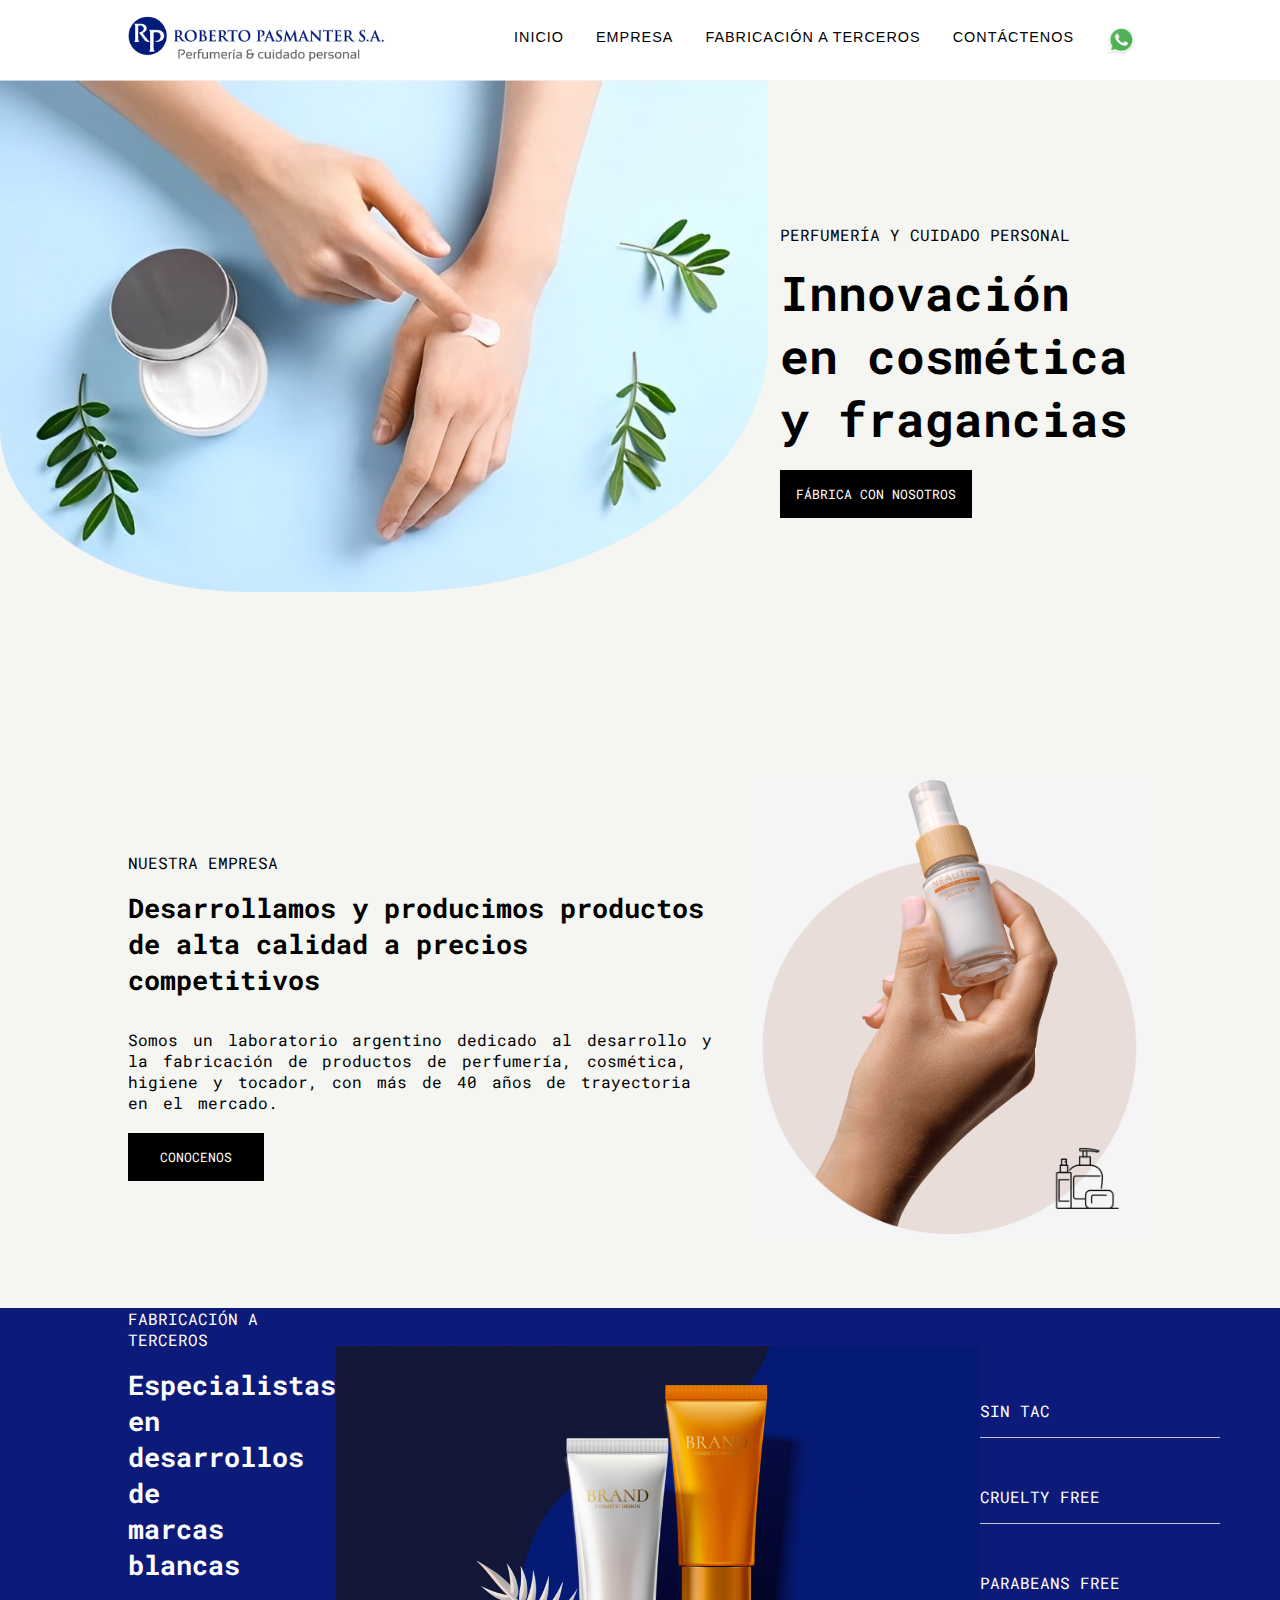
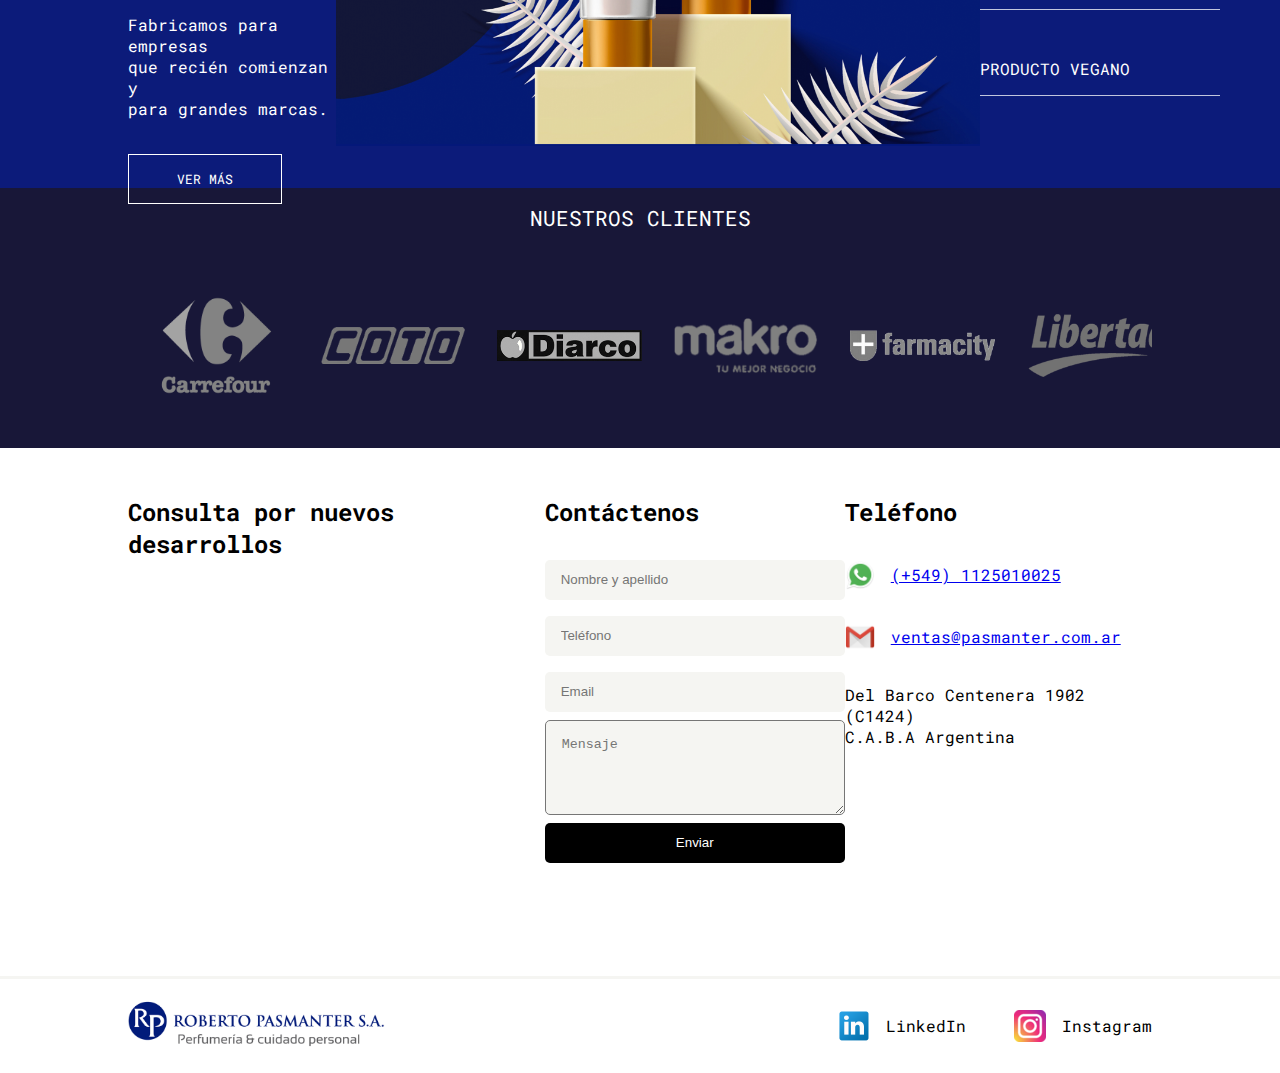
==== src/index.html @ 7ecda005 "fix phone" ====
<!DOCTYPE html>
<html lang="es">

<head>
  <meta charset="UTF-8">
  <meta http-equiv="X-UA-Compatible" content="IE=edge">
  <meta name="viewport" content="width=device-width, initial-scale=1.0">
  <title>Pasmanter</title>
  <link rel="stylesheet" href="./css/index.module.css">
  <script type="text/javascript" src="https://cdn.jsdelivr.net/npm/@emailjs/browser@3/dist/email.min.js"></script>

  <script type="text/javascript">
    emailjs.init('gu8mf_ijskC-HjVdW')
  </script>
</head>

<body>
  <div>
    <nav class='nav'>
      <div class='nav__container'>
        <a href="index.html">
          <img src="img/logo.png" alt="logo" height="50px" width="auto">
        </a>

        <input type="checkbox" id="menu" class='nav__input' />
        <label for="menu" id="menu" class='nav__label'>
          <img src='img/menu.svg' alt="icon" class='nav__img' />
        </label>

        <div class='nav__menu'>
          <a href="index.html" class='nav__item'>INICIO</a>
          <a href="about.html" class='nav__item'>EMPRESA</a>
          <a href="manufacturing.html" class='nav__item'>FABRICACIÓN A TERCEROS</a>
          <a href="#contact" class='nav__item'>CONTÁCTENOS</a>
          <a href="https://api.whatsapp.com/send?phone=5491125010025" class='nav__item_img' target="_blank"><img src="img/Whatsapp.png" alt="telefono" class="phone"></a>
        </div>
      </div>
    </nav>

    <section class="main">
      <div class="mian__container">
        <section class="perfumery">
          <div class="perfumery__img">
            <img src="./img/mano-crema.jpg" alt="imagen" class="img__hero">
          </div>

          <div class="perfumery__text">
            <p>PERFUMERÍA Y CUIDADO PERSONAL</p>
            <h2>Innovación <br> en cosmética <br> y fragancias</h2>
            <a href="manufacturing.html">FÁBRICA CON NOSOTROS</a>
          </div>
        </section>
        <section class="company">
          <div class="company__text">
            <p>NUESTRA EMPRESA</p>
            <h2>Desarrollamos y producimos productos de alta calidad a precios competitivos</h2>
            <p class="info">Somos un laboratorio argentino dedicado al desarrollo y la fabricación de productos de perfumería, cosmética, higiene y
            tocador, con más de 40 años de trayectoria en el mercado.</p>
            <a href="about.html">CONOCENOS</a>
          </div>
          <div class="perfumery__img">
            <img src="./img/mano.png" width="400" height="auto" alt="imagen">
          </div>

        </section>
      </div>
    </section>

    <section class="manufacturing">
      <div class="manufacturing__container">
        <div>
          <p>FABRICACIÓN A TERCEROS</p>
          <h2>Especialistas <br> en desarrollos de <br> marcas blancas</h2>
          <p class="info">Fabricamos para empresas <br> que recién comienzan y <br> para grandes marcas.</p>
          <a href="manufacturing.html">VER MÁS</a>
        </div>

        <div class="manufacturing__img">
          <img src="./img/marca propia.png" alt="imagen">
        </div>

        <ul class="manufacturing__list">
          <li>SIN TAC</li>
          <li>CRUELTY FREE</li>
          <li>PARABEANS FREE</li>
          <li>PRODUCTO VEGANO</li>
        </ul>
      </div>
    </section>

    <section class="carousel">
      <p>NUESTROS CLIENTES</p>
      <div class="slider">
        <div class="slide-track">
          <div class="slide">
            <img src="img/carrefour.png" alt="Imagen 1">
          </div>
          <div class="slide">
            <img src="img/coto.png" alt="Imagen 2">
          </div>
          <div class="slide">
            <img src="img/diarco.png" alt="Imagen 3">
          </div>
          <div class="slide">
            <img src="img/makro.png" alt="Imagen 4">
          </div>
          <div class="slide">
            <img src="img/farmacity.png" alt="Imagen 5">
          </div>
          <div class="slide">
            <img src="img/logo-libertad.png" alt="Imagen 6">
          </div>
          <div class="slide maxi">
            <img src="img/logo-maxiconsumo.png" alt="Imagen 7">
          </div>
          <div class="slide">
            <img src="img/logo-medamax.png" alt="Imagen 8">
          </div>
          <div class="slide">
            <img src="img/logo-vital.png" alt="Imagen 9">
          </div>
          <div class="slide">
            <img src="img/tornado.png" alt="Imagen 10">
          </div>
          <div class="slide">
            <img src="img/walmart.png" alt="Imagen 11">
          </div>
          <div class="slide">
            <img src="img/yaguar.png" alt="Imagen 12">
          </div>
          <div class="slide">
            <img src="img/Dia-Logo.png" alt="Imagen 13">
          </div>
          <div class="slide">
            <img src="img/trb.png" alt="Imagen 14">
          </div>
          <div class="slide">
            <img src="img/carrefour.png" alt="Imagen 1">
          </div>
          <div class="slide">
            <img src="img/coto.png" alt="Imagen 2">
          </div>
          <div class="slide">
            <img src="img/diarco.png" alt="Imagen 3">
          </div>
          <div class="slide">
            <img src="img/makro.png" alt="Imagen 4">
          </div>
          <div class="slide">
            <img src="img/farmacity.png" alt="Imagen 5">
          </div>
          <div class="slide">
            <img src="img/logo-libertad.png" alt="Imagen 6">
          </div>
          <div class="slide maxi">
            <img src="img/logo-maxiconsumo.png" alt="Imagen 7">
          </div>
          <div class="slide">
            <img src="img/logo-medamax.jpg" alt="Imagen 8">
          </div>
          <div class="slide">
            <img src="img/logo-vital.png" alt="Imagen 9">
          </div>
          <div class="slide">
            <img src="img/tornado.png" alt="Imagen 10">
          </div>
          <div class="slide">
            <img src="img/walmart.png" alt="Imagen 11">
          </div>
          <div class="slide">
            <img src="img/yaguar.png" alt="Imagen 12">
          </div>
          <div class="slide">
            <img src="img/Dia-Logo.png" alt="Imagen 13">
          </div>
          <div class="slide">
            <img src="img/trb.png" alt="Imagen 14">
          </div>
        </div>
      </div>
    </section>

    <section class="contact" id="contact">
      <div class="contact__container">
        <div class="contact__img">
          <h2>Consulta por nuevos desarrollos</h2>
          <iframe
            src="https://www.google.com/maps/embed?pb=!1m18!1m12!1m3!1d3282.5521731321855!2d-58.43480302447887!3d-34.640755572941075!2m3!1f0!2f0!3f0!3m2!1i1024!2i768!4f13.1!3m3!1m2!1s0x95bccbb08d06b275%3A0xfef34f28b0fa949e!2sDel%20Barco%20Centenera%201902%2C%20C1424%20CABA!5e0!3m2!1ses!2sar!4v1683913332725!5m2!1ses!2sar"
            width="400em" height="300em" style="border:0;" allowfullscreen="" loading="lazy"
            referrerpolicy="no-referrer-when-downgrade">
          </iframe>
        </div>

        <div class="form">

          <h2>Contáctenos</h2>
          <form id="form" class="form__container">
            <input placeholder="Nombre y apellido" type="text" name="from_name" id="from_name">

            <input placeholder="Teléfono" type="text" name="phone" id="phone">

            <input placeholder="Email" type="text" name="email_id" id="email_id">

            <textarea placeholder="Mensaje" type="text" name="message" id="message"></textarea>

            <input type="submit" id="button" value="Enviar">
          </form>
        </div>
        <div>
          <h2>Teléfono</h2>
          <div class="info">
            <img src="img/Whatsapp.png" alt="telefono" class="phone">
            <a href="https://api.whatsapp.com/send?phone=5491125010025" target="_blank">(+549) 1125010025</a>
          </div>
          <div class="info">
            <img src="img/Gmail.png" alt="mail" class="mail">

            <a href="mailto:ventas@pasmanter.com.ar">ventas@pasmanter.com.ar</a>
          </div>
          <div class="info__text">
            <p>Del Barco Centenera 1902 (C1424)</p>
            <p>C.A.B.A Argentina</p>
          </div>
        </div>
      </div>
    </section>

    <footer class="footer">
      <div class="footer__container">
        <a href="index.html">
          <img class="logo_desktop" src="img/logo.png" alt="logo" height="50px" width="auto">
          <img class="logo_mobile" src="img/logo-mobile.png" alt="logo" height="50px" width="auto">
        </a>

        <div>
          <a href="https://www.linkedin.com/company/roberto-pasmanter/?viewAsMember=true" target="_blank"><img src="img/linkedin.png" alt=""> LinkedIn</a>
          <a href="https://www.instagram.com/dermogreen/" target="_blank"><img src="img/instagram.png" alt=""> Instagram</a>
        </div>
      </div>
    </footer>
  </div>
</body>

</html>
---- src/css/index.module.css ----
@import url('https://fonts.googleapis.com/css2?family=Amiri&family=Noto+Serif+Tamil:wght@500&family=Roboto+Mono:wght@400;500&display=swap');

* {
  margin: 0;
  padding: 0;
  box-sizing: border-box;
  scroll-behavior: smooth;
}

body {
  font-family: 'Roboto Mono', monospace;
  background-color: #F5F5F2;
}

.nav {
  font-family: Arial, Helvetica, sans-serif;
  height: 80px;
  background-color: #FFF;
  color: black;
  position: sticky;
  top: 0;
  z-index: 10;
}

.nav__container {
  display: flex;
  height: 100%;
  width: 80%;
  margin: 0 auto;
  justify-content: space-between;
  align-items: center;
  line-height: 100%;
}

.nav__label,
.nav__input {
  display: none;
}

.nav__menu {
  display: grid;
  grid-auto-flow: column;
  gap: 2em;
}

.nav__item {
  color: black;
  font-size: .9rem;
  padding: 1rem 0;
  letter-spacing: 1px;
  text-decoration: none;
  --clippy: polygon(0 0, 0 0, 0 100%, 0% 100%);
}

.nav__item:hover {
  --clippy: polygon(0 0, 100% 0, 100% 100%, 0 100%);
}

.nav__item::after {
  content: "";
  display: block;
  background-color: #000000;
  width: 90%;
  margin-top: 3px;
  height: 3px;
  clip-path: var(--clippy);
  transition: clip-path .3s;
}

.nav__item_img {
  display: flex;
  align-items: center;
}
.nav__item_img>img:hover {
  box-shadow: inset 0 0 2px 5px #00C46D;
  border-radius: 50%;
}

.main {
  display: flex;
  justify-content: flex-end;
  align-items: center;
  height: 100%;
  width: 80%;
  margin: 0 auto;
}

.mian__container {
  width: 100%;
}

.perfumery {
  display: flex;
  justify-content: space-between;
  align-items: center;
  padding: 4rem 0;
}

.perfumery__img>.img__hero {
  width: 60%;
  position: absolute;
  top: 80px;
  left: 0px;
  border-radius: 0% 0% 49% 32%;
}

.perfumery__text {
  text-align: start;
  padding-left: 8rem;
  width: 500px;
  padding-top: 5rem;
}

.perfumery__text>p {
  margin-bottom: 1rem;
}
.perfumery__text>h2 {
  margin-bottom: 2rem;
  font-size: 3em;
}
.perfumery__text>a {
  background: #000;
  text-decoration: none;
  color: #fff;
  padding: 1rem;
  font-size: .8em;
}

.company {
  display: flex;
  justify-content: space-between;
  align-items: center;
  padding-bottom: 4rem;
  margin-top: 13rem;
}

.company__text {
  padding-right: 2rem;
  max-width: 660px;
}
.company__text>p {
  margin-bottom: 1rem;
}

.company__text .info {
  word-spacing: .3rem;
  padding-bottom: 1rem;
}

.company__text>h2 {
  margin-bottom: 2rem;
  font-size: 1.7rem;
}

.company__text>a {
  background: #000;
  text-decoration: none;
  color: #fff;
  padding: 1rem 2rem;
  font-size: .8rem;
}

.manufacturing {
  width: 100%;
  background: #0C1B7A;
  color: white;
}

.manufacturing__container {
  display: flex;
  justify-content: space-between;
  align-items: center;
  height: 100%;
  width: 80%;
  margin: 0 auto;
}

.manufacturing__container>div>p {
  margin-bottom: 1rem;
}

.manufacturing__container>div>h2 {
  margin-bottom: 2rem;
  font-size: 1.7rem;
}

.manufacturing__container .info {
  padding-bottom: 2rem;
}

.manufacturing__container>div>a {
  text-decoration: none;
  color: #fff;
  padding: 1rem 3rem;
  font-size: .8rem;
  border: 1px solid white;
}

.manufacturing__img>img {
  height: 400px;
}

.manufacturing__list>li {
  list-style: none;
  border-bottom: 1px solid #ffffffbf;
  margin: 3rem 0;
  padding-bottom: 1rem;
  width: 15rem;
}

.carousel {
  background-color: #181738;
}
.carousel>p {
  text-align: center;
  padding: 1rem;
  color: #FFF;
  font-size: 1.3rem;
}


.slider {
  width: 80%;
  height: auto;
  margin: auto;
  overflow: hidden;
}

.slider .slide-track {
  display: flex;
  height: 200px;
  align-items: center;
  animation: scroll 30s linear infinite;
  -webkit-animation: scroll 30s linear infinite;
  width: calc(200px * 24);
}

.slider .slide {
  width: 200px;
  margin: 0 1rem;
}

.slider .slide img {
  width: 100%;
}

.slide.maxi {
  width: 100px;
}

@keyframes scroll {
  0% {
    -webkit-transform: translateX(0);
    transform: translateX(0);
  }

  100% {
    -webkit-transform: translateX(calc(-200px * 12));
    transform: translateX(calc(-200px * 12));
  }
}

.contact {
  width: 100%;
  background-color: white;
}

.contact__container {
  display: flex;
  justify-content: space-between;
  margin: 0 auto;
  padding: 3rem 0 5rem 0;
  width: 80%;
  background-color: #fff;
}

.contact__img>h2 {
  margin-bottom: 2rem;
}

.contact__img>iframe {
  border-radius: 20px;
}

.form>h2 {
  margin-bottom: 1.5rem;
}

.form__container {
  display: flex;
  flex-direction: column;
}

.form__container input {
  height: 40px;
  width: 300px;
  border-radius: 5px;
  padding: 1rem;
  margin: .5rem 0;
  outline: none;
  border: none;
  background-color: #F5F5F2;
}

.form__container input:last-child {
  line-height: 0px;
  background-color: black;
  color: white;
  cursor: pointer;
  margin-bottom: 2rem;
}

.form__container textarea {
  height: 95px;
  width: 300px;
  border-radius: 5px;
  text-align: start;
  padding-left: 1rem;
  padding-top: 1rem;
  background-color: #F5F5F2;
}

.info {
  display: flex;
  align-items: center;
  margin: 2rem 0;
}

.info__text {
  display: flex;
  flex-direction: column;
}

.phone {
  width: 30px;
  margin-right: 1rem;
}

.mail {
  width: 30px;
  margin-right: 1rem;
}

.footer {
  width: 100%;
  background-color: white;
  border-top: 3px solid #F5F5F2;
}

.footer__container {
  display: flex;
  justify-content: space-between;
  align-items: center;
  width: 80%;
  margin: 0 auto;
  padding: 20px 0px;
  background-color: white;
}

.footer__container>div {
  display: flex;
}

.footer__container>div>a {
  text-decoration: none;
  color: #000;
  margin-left: 3rem;
  display: flex;
  align-items: center;
}

.footer__container>div>a img {
  margin-right: 1rem;
}

.logo_mobile {
  display: none;
}

@media (max-width: 768px) {
  .nav__label {
    display: block;
    cursor: pointer;
  }

  .nav__menu {
    z-index: 100;
    display: flex;
    flex-direction: column;
    align-items: center;
    position: fixed;
    gap: .5em;
    top: 80px;
    bottom: 0;
    width: 50%;
    right: -100%;
    background-color: rgb(38, 70, 138);
    transition: right 0.8s ease-in-out;
  }

  .nav__input:checked~.nav__menu {
    right: 0;
  }

  .nav__menu a {
    color: white;
    padding: 1rem;
    text-align: start;
    width: 100%;
    transition: background-color .3s;
  }

  .perfumery__img>.img__hero {
    width: 100%;
  }

  .perfumery__text {
    padding-left: 0rem;
    width: 500px;
    padding-top: 32rem;
  }

  .company {
    display: flex;
    flex-direction: column;
    margin-top: 3rem;
  }

  .perfumery__img {
    padding-top: 3rem;
  }

  .manufacturing__container {
    flex-direction: column;
  }

  .manufacturing__container>div {
    min-width: 0;
    padding-top: 3rem;
  }

  .manufacturing__list {
    width: 100%;
  }

  .manufacturing__list>li {
    width: 100%;
  }

  .contact__container {
    flex-direction: column;
  }

  .contact__img>h2 {
    font-size: 1.5rem;
  }

  .contact__img>iframe {
    width: 100%;
    height: 400px;
    margin-bottom: 2rem;
  }

  .form__container input {
    height: 3rem;
    width: auto;
  }

  .form__container textarea {
    height: 150px;
    width: auto;
  }

}

@media (max-width: 476px) { /*=================================*/
  .nav__menu {
    width: 70%;
  }

  .perfumery,
  .company{
    display: flex;
    flex-direction: column;
  }

 .perfumery__img>.img__hero {
   width: 100%;
   position: absolute;
   top: 80px;
   left: 0px;
   border-radius: 0% 0% 49% 32%;
 }

  .perfumery__text {
    text-align: start;
    padding-left: 0px;
    width: 100%;
    padding-top: 16rem;
  }

  .perfumery__text>h2 {
    font-size: 2em;
  }

  .company {
    margin-top: 2rem;
    flex-direction: column-reverse;
  }

  .company__text {
    margin-bottom: 2rem;
    justify-content: center;
    padding: 0;
  }
  .company__text>h2 {
    font-size: 1.5rem;
  }

  .perfumery__img>img {
    width: 100%;
    margin-bottom: 2rem;
  }

  .manufacturing {
    height: 100%;
  }

  .manufacturing__container {
    flex-direction: column;
    align-items: start;
  }

  .manufacturing__container>div {
    min-width: 200px;
    padding-top: 3rem;
  }

  .manufacturing__container>div>h2 {
    font-size: 1.5rem;
  }

  .manufacturing__container>div>a {
    margin-bottom: 2rem;
  }

  .manufacturing__img>img {
    width: 100%;
    height: 100%;
  }

  .manufacturing__list{
    width: 100%;
  }
  .manufacturing__list>li{
    width: 100%;
  }

  .slider{
    width: 100%;
  }

  .contact__container {
    flex-direction: column;
  }

  .contact__img>h2 {
    font-size: 1.5rem;
  }

  .contact__img>iframe {
    width: 100%;
    height: 300px;
    margin-bottom: 2rem;
  }

  .footer__container {
    align-items: center;
  }
  .footer__container>div {
    margin-bottom: 0rem;
  }

  .footer__container>div>a {
    margin-left: 0px;
  }
  .footer__container>div>a:first-child {
    margin-right: 1rem;
    margin-left: 0px;
  }

  .logo_desktop {
    display: none;
  }

  .logo_mobile {
    display: block;
  }

}

@media (max-width: 376px) {
  .info__text {
    font-size: .8rem;
  }

  .footer__container>div>a:first-child {
      margin-right: .3rem;
    }
  .footer__container>div>a img {
    margin-right: 0.1rem;
  }
}
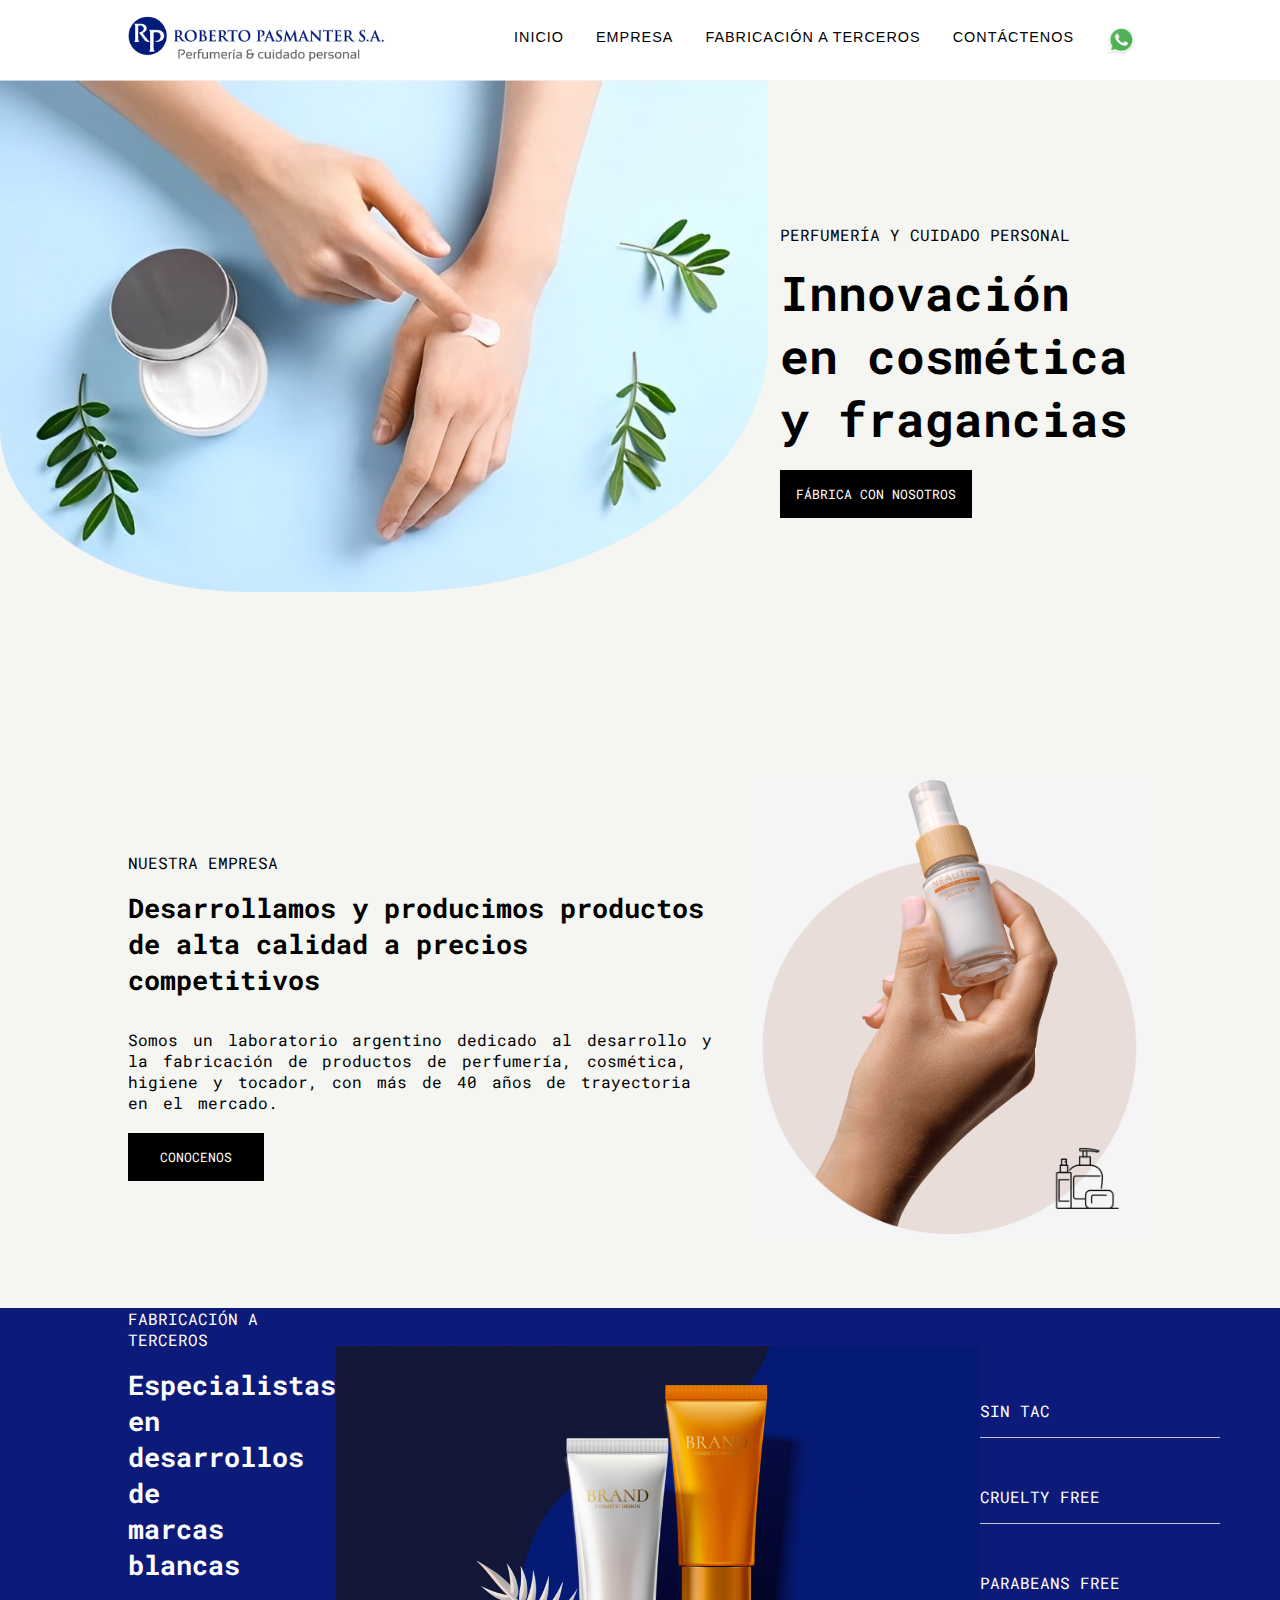
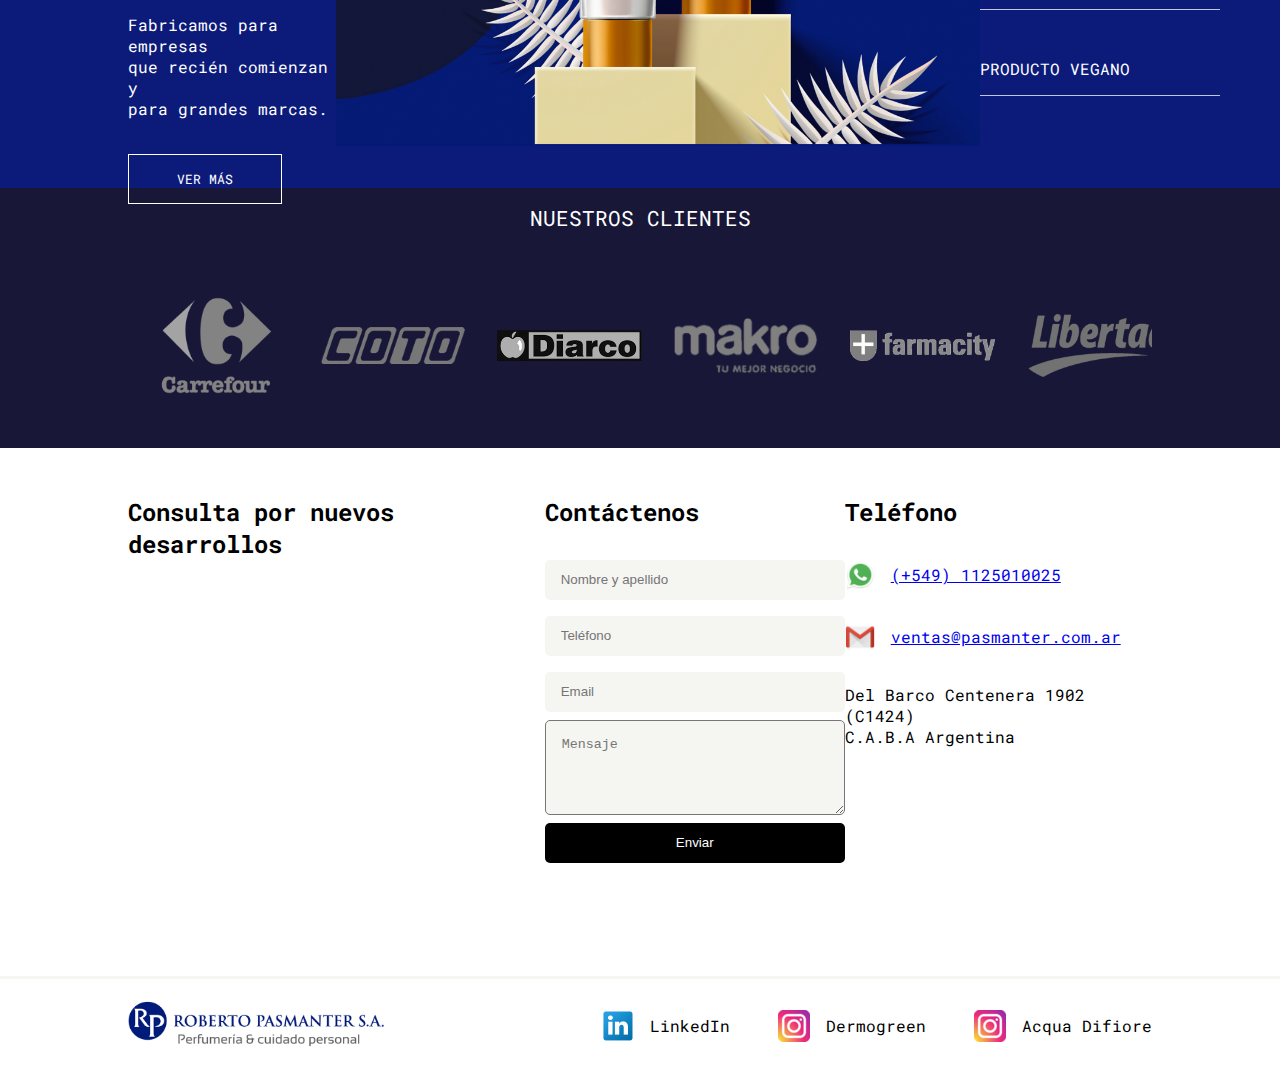
==== commit f3c305fc: "many modifications" ====
--- a/src/index.html
+++ b/src/index.html
@@ -19,7 +19,8 @@
     <nav class='nav'>
       <div class='nav__container'>
         <a href="index.html">
-          <img src="img/logo.png" alt="logo" height="50px" width="auto">
+          <img class="logo_desktop" src="img/logo.png" alt="logo" height="50px" width="auto">
+          <img class="logo_mobile" src="img/logo-mobile.png" alt="logo" height="50px" width="auto">
         </a>
 
         <input type="checkbox" id="menu" class='nav__input' />
@@ -180,7 +181,7 @@
       </div>
     </section>
 
-    <section class="contact" id="contact">
+    <section class="contact">
       <div class="contact__container">
         <div class="contact__img">
           <h2>Consulta por nuevos desarrollos</h2>
@@ -191,6 +192,8 @@
           </iframe>
         </div>
 
+        <br id="contact">
+
         <div class="form">
 
           <h2>Contáctenos</h2>
@@ -234,7 +237,9 @@
 
         <div>
           <a href="https://www.linkedin.com/company/roberto-pasmanter/?viewAsMember=true" target="_blank"><img src="img/linkedin.png" alt=""> LinkedIn</a>
-          <a href="https://www.instagram.com/dermogreen/" target="_blank"><img src="img/instagram.png" alt=""> Instagram</a>
+          <a href="https://www.instagram.com/dermogreen/" target="_blank"><img src="img/instagram.png" alt=""> Dermogreen</a>
+          <a href="https://www.instagram.com/acqua.difiore/" target="_blank"><img src="img/instagram.png" alt=""> Acqua
+            Difiore</a>
         </div>
       </div>
     </footer>
--- a/src/css/index.module.css
+++ b/src/css/index.module.css
@@ -577,16 +577,14 @@
   .footer__container {
     align-items: center;
   }
+
   .footer__container>div {
-    margin-bottom: 0rem;
+    flex-direction: column;
+    margin-right: 0rem;
   }
 
   .footer__container>div>a {
-    margin-left: 0px;
-  }
-  .footer__container>div>a:first-child {
-    margin-right: 1rem;
-    margin-left: 0px;
+    margin: .5rem 0;
   }
 
   .logo_desktop {
@@ -599,7 +597,7 @@
 
 }
 
-@media (max-width: 376px) {
+@media (max-width: 410px) {
   .info__text {
     font-size: .8rem;
   }
@@ -608,6 +606,18 @@
       margin-right: .3rem;
     }
   .footer__container>div>a img {
+    margin-right: 0.3rem;
+    height: 20px;
+  }
+}
+
+@media (min-width: 319px) and (max-width: 375px) {
+  .footer__container>div>a:first-child {
+    margin-right: .3rem;
+  }
+
+  .footer__container>div>a img {
     margin-right: 0.1rem;
+    height: 18px;
   }
 }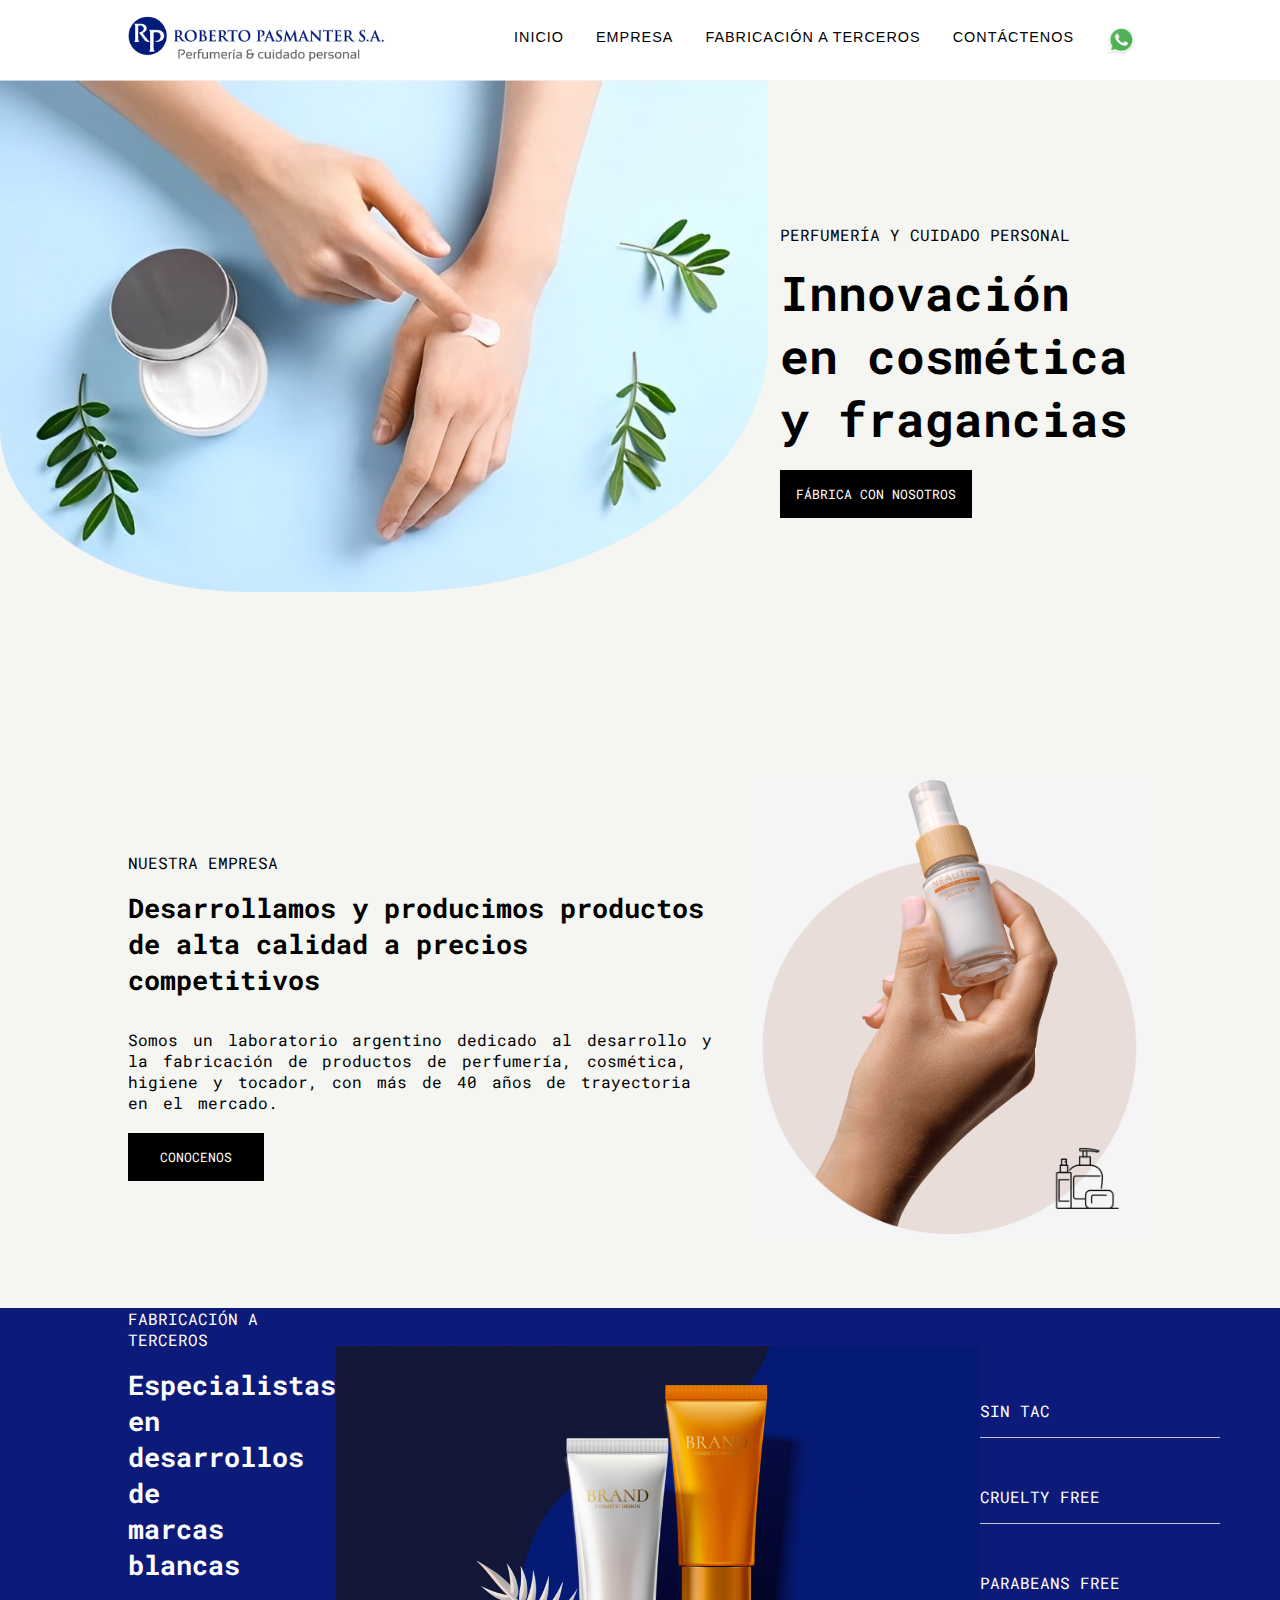
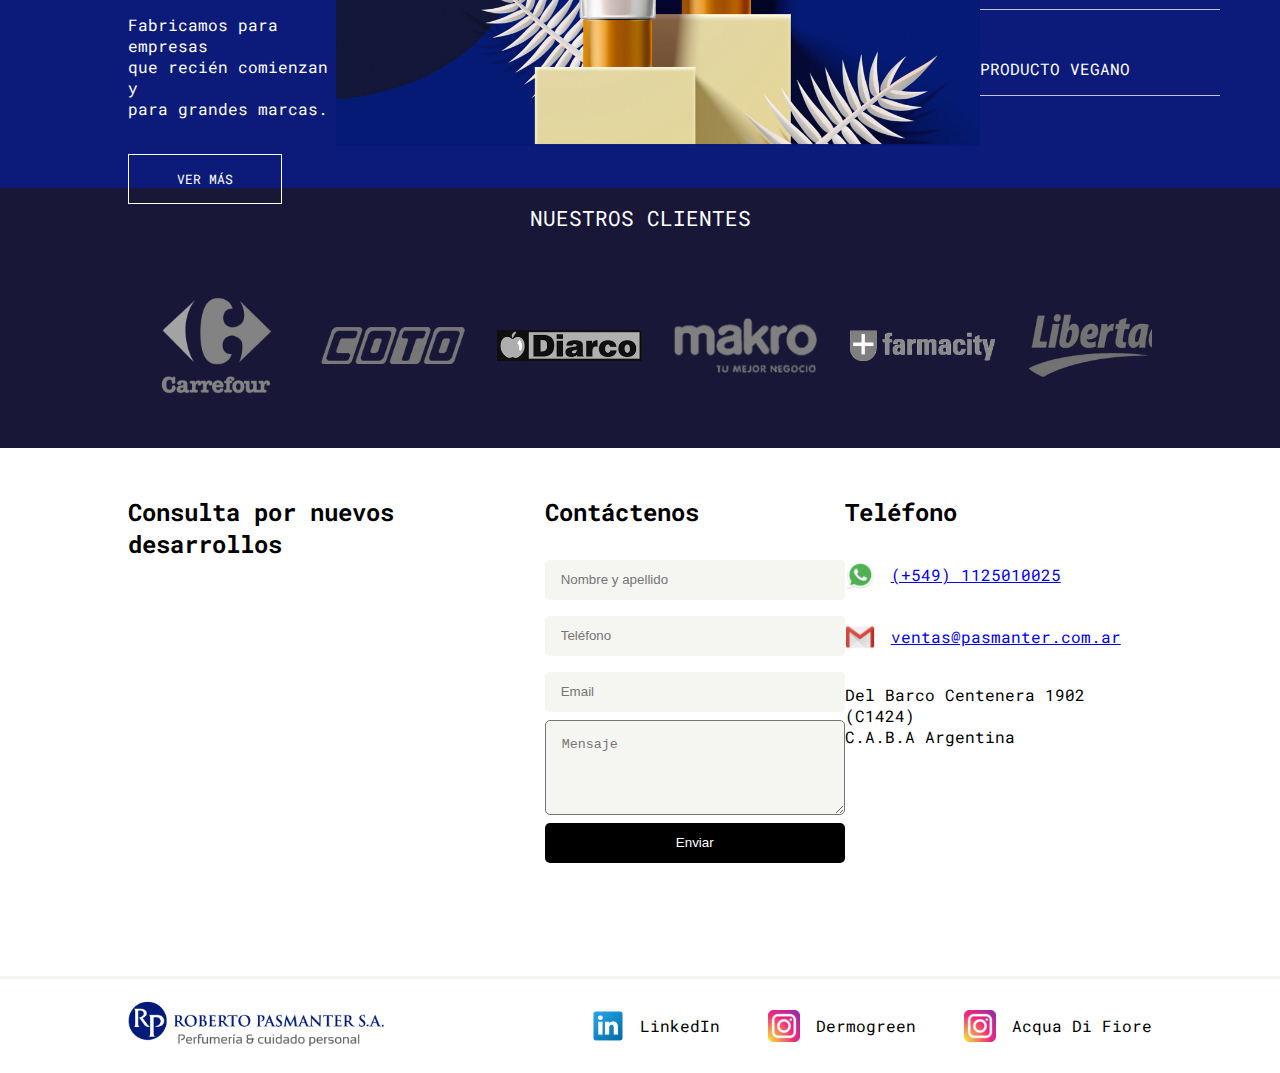
==== commit dab1b942: "new link change" ====
--- a/src/index.html
+++ b/src/index.html
@@ -239,7 +239,7 @@
           <a href="https://www.linkedin.com/company/roberto-pasmanter/?viewAsMember=true" target="_blank"><img src="img/linkedin.png" alt=""> LinkedIn</a>
           <a href="https://www.instagram.com/dermogreen/" target="_blank"><img src="img/instagram.png" alt=""> Dermogreen</a>
           <a href="https://www.instagram.com/acqua.difiore/" target="_blank"><img src="img/instagram.png" alt=""> Acqua
-            Difiore</a>
+            Di Fiore</a>
         </div>
       </div>
     </footer>
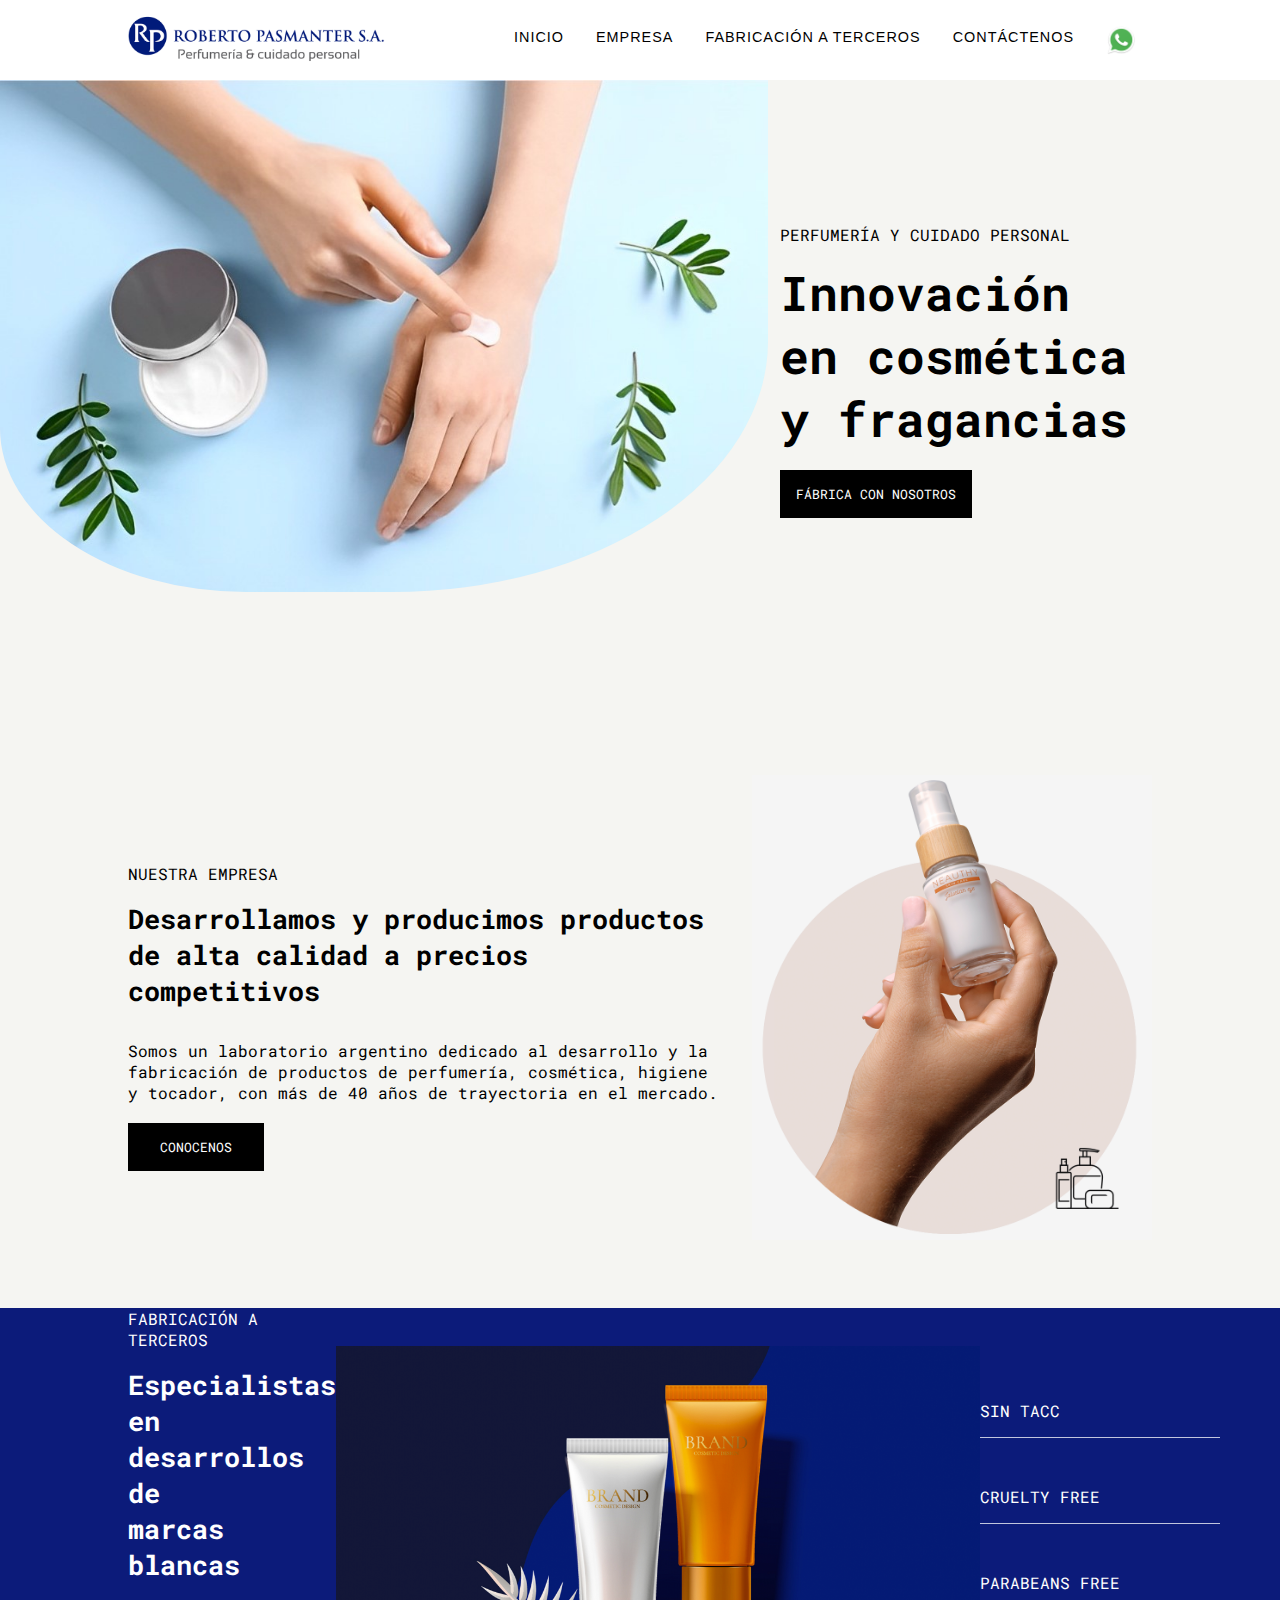
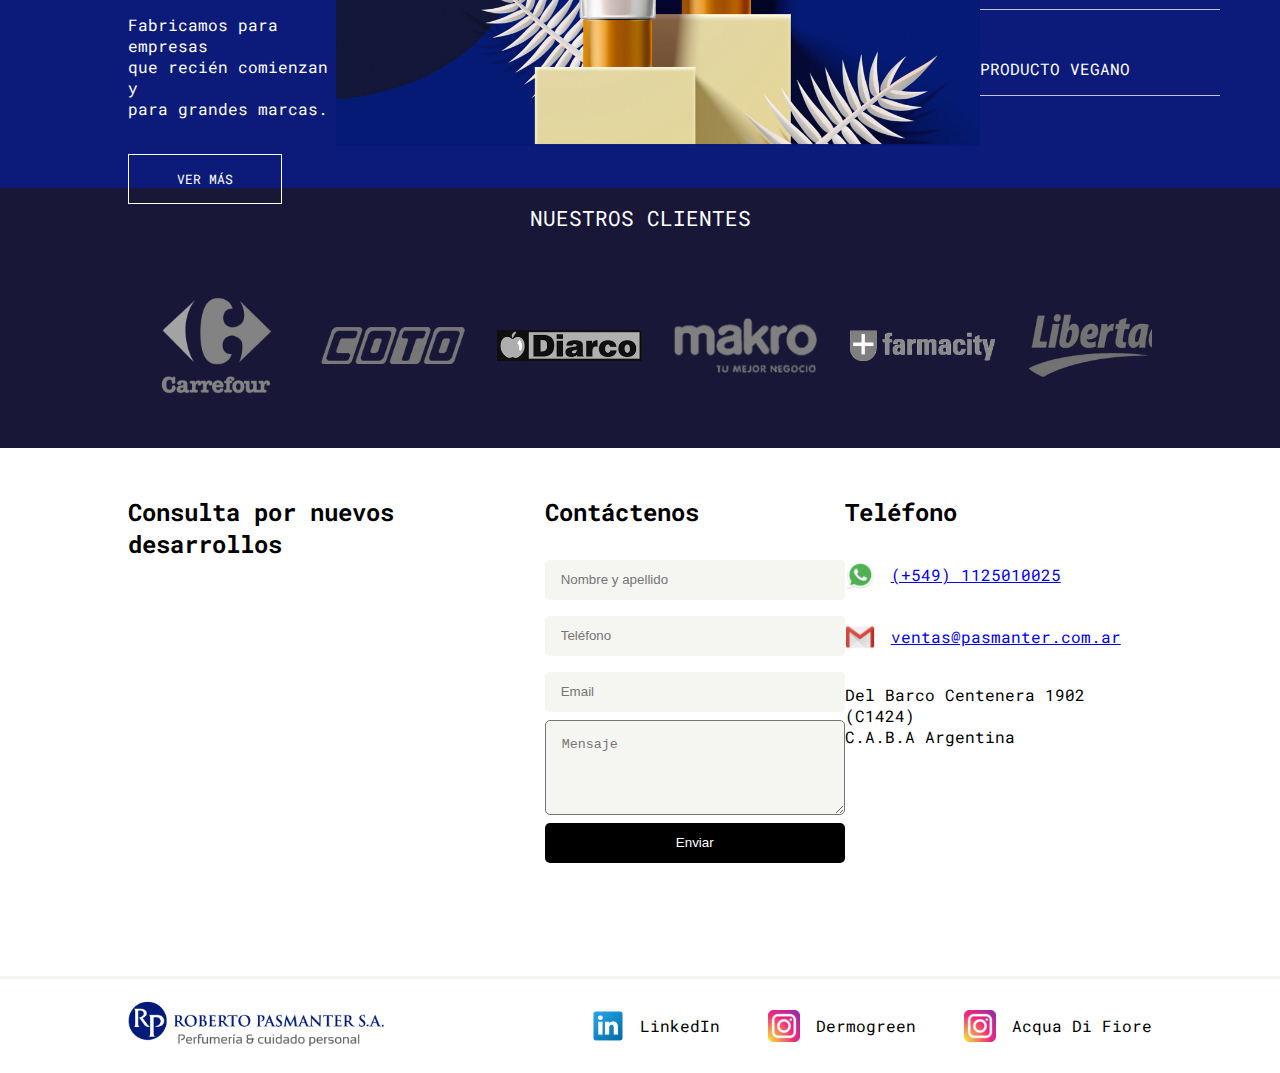
==== commit be85cc08: "many modifications" ====
--- a/src/index.html
+++ b/src/index.html
@@ -81,7 +81,7 @@
         </div>
 
         <ul class="manufacturing__list">
-          <li>SIN TAC</li>
+          <li>SIN TACC</li>
           <li>CRUELTY FREE</li>
           <li>PARABEANS FREE</li>
           <li>PRODUCTO VEGANO</li>
--- a/src/css/index.module.css
+++ b/src/css/index.module.css
@@ -143,7 +143,7 @@
 }
 
 .company__text .info {
-  word-spacing: .3rem;
+  /* word-spacing: .3rem; */
   padding-bottom: 1rem;
 }
 
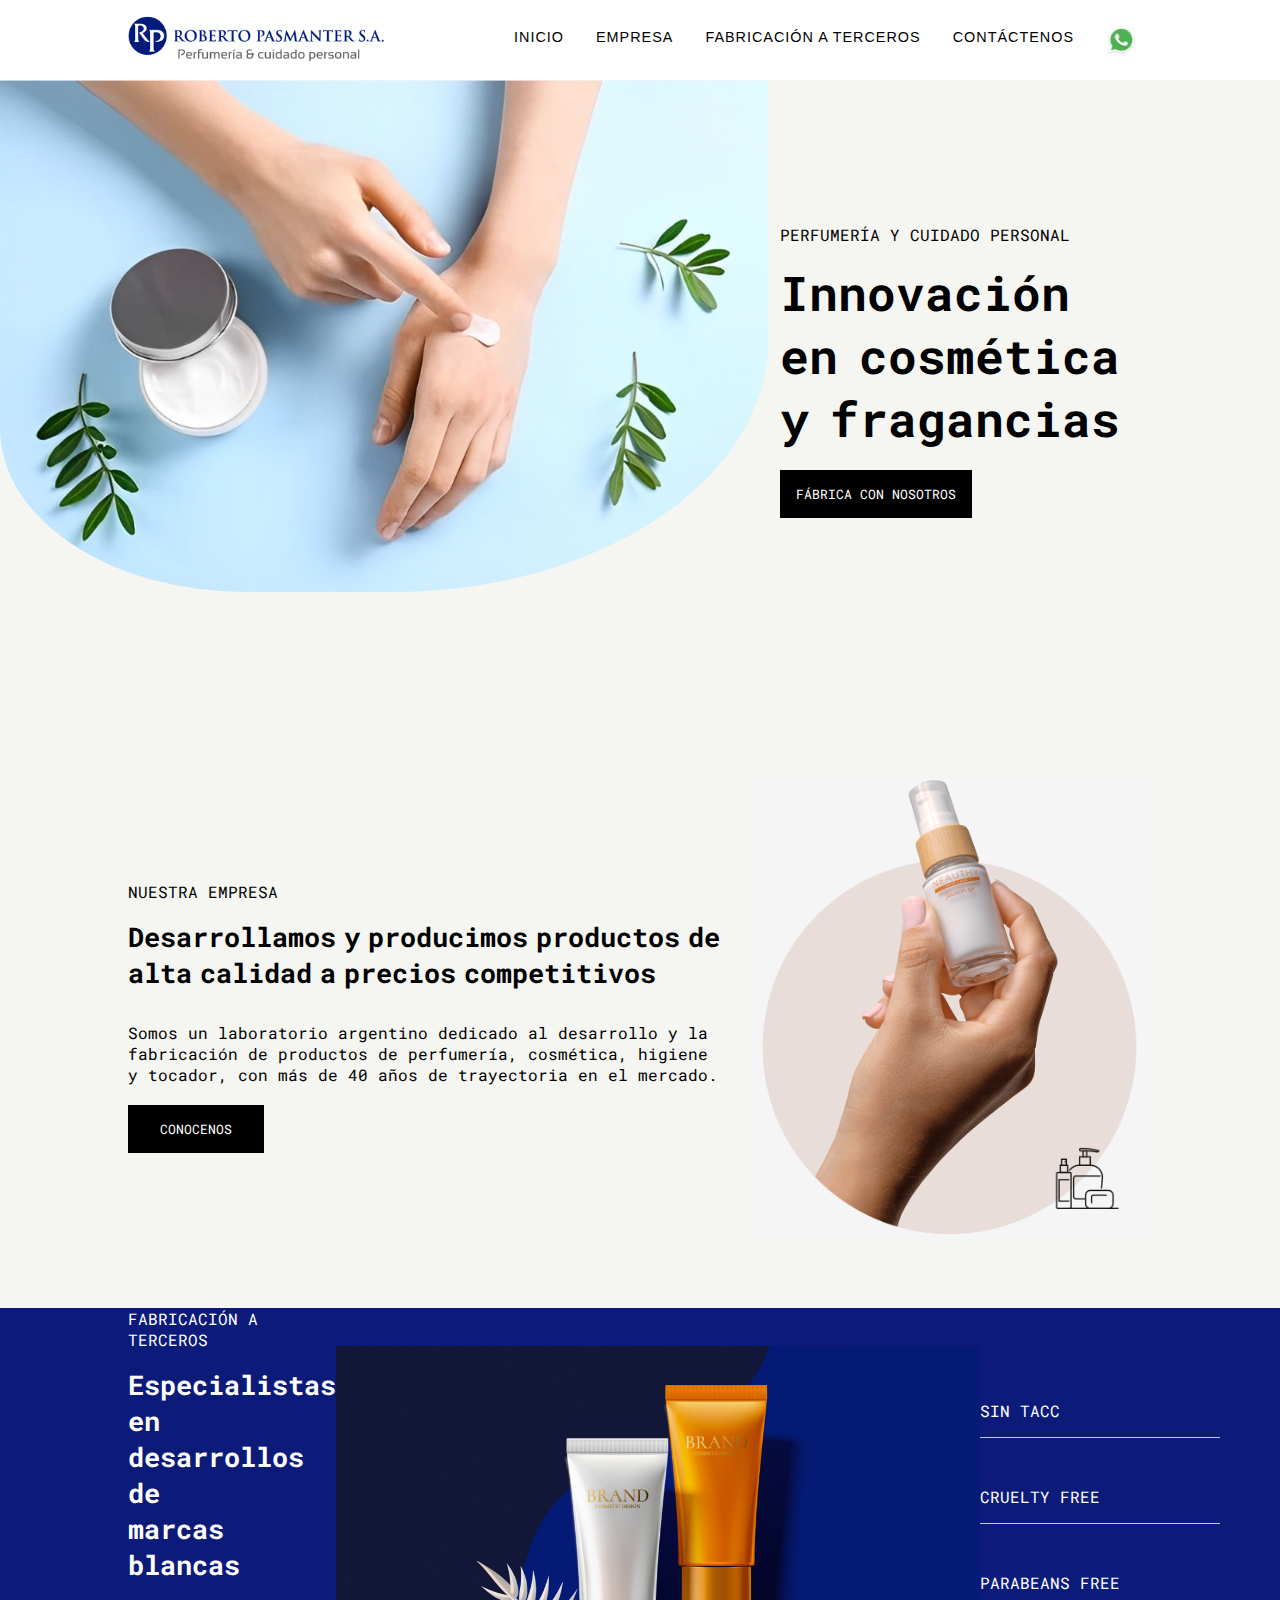
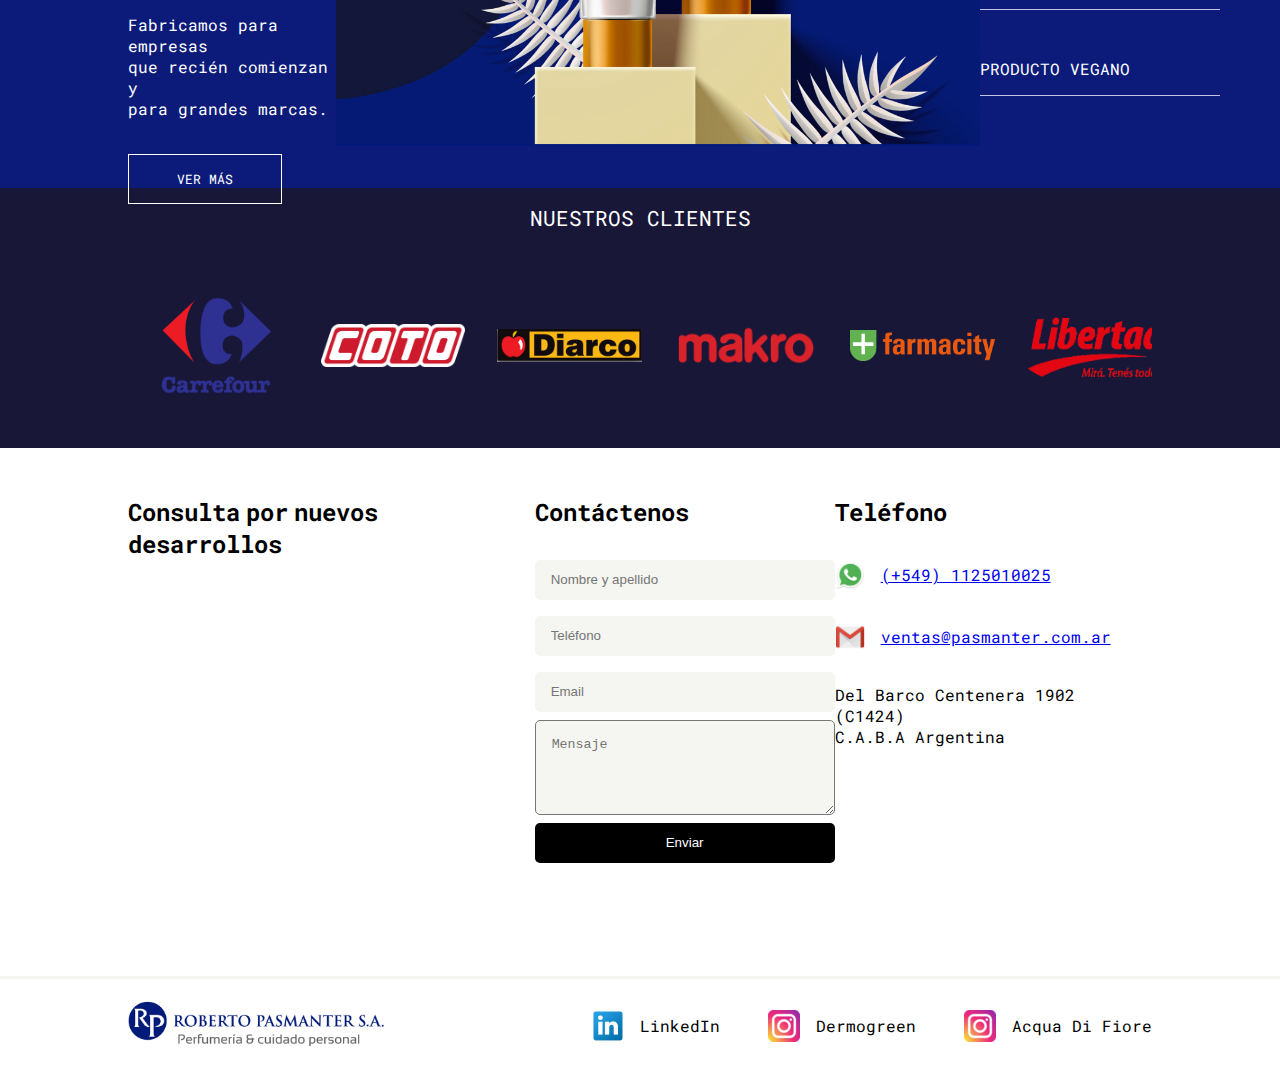
==== commit 22e00941: "mobile redirection" ====
--- a/src/index.html
+++ b/src/index.html
@@ -32,7 +32,7 @@
           <a href="index.html" class='nav__item'>INICIO</a>
           <a href="about.html" class='nav__item'>EMPRESA</a>
           <a href="manufacturing.html" class='nav__item'>FABRICACIÓN A TERCEROS</a>
-          <a href="#contact" class='nav__item'>CONTÁCTENOS</a>
+          <a href="#contact" id="link" class='nav__item'>CONTÁCTENOS</a>
           <a href="https://api.whatsapp.com/send?phone=5491125010025" class='nav__item_img' target="_blank"><img src="img/Whatsapp.png" alt="telefono" class="phone"></a>
         </div>
       </div>
@@ -244,6 +244,8 @@
       </div>
     </footer>
   </div>
+
+  <script src="index.js"></script>
 </body>
 
 </html>--- a/src/css/index.module.css
+++ b/src/css/index.module.css
@@ -10,6 +10,10 @@
 body {
   font-family: 'Roboto Mono', monospace;
   background-color: #F5F5F2;
+}
+
+h2 {
+  word-spacing: -.5rem;
 }
 
 .nav {
@@ -611,7 +615,10 @@
   }
 }
 
-@media (min-width: 319px) and (max-width: 375px) {
+@media (min-width: 319px) and (max-width: 376px) {
+  .perfumery__text {
+      padding-top: 11rem;
+  }
   .footer__container>div>a:first-child {
     margin-right: .3rem;
   }
